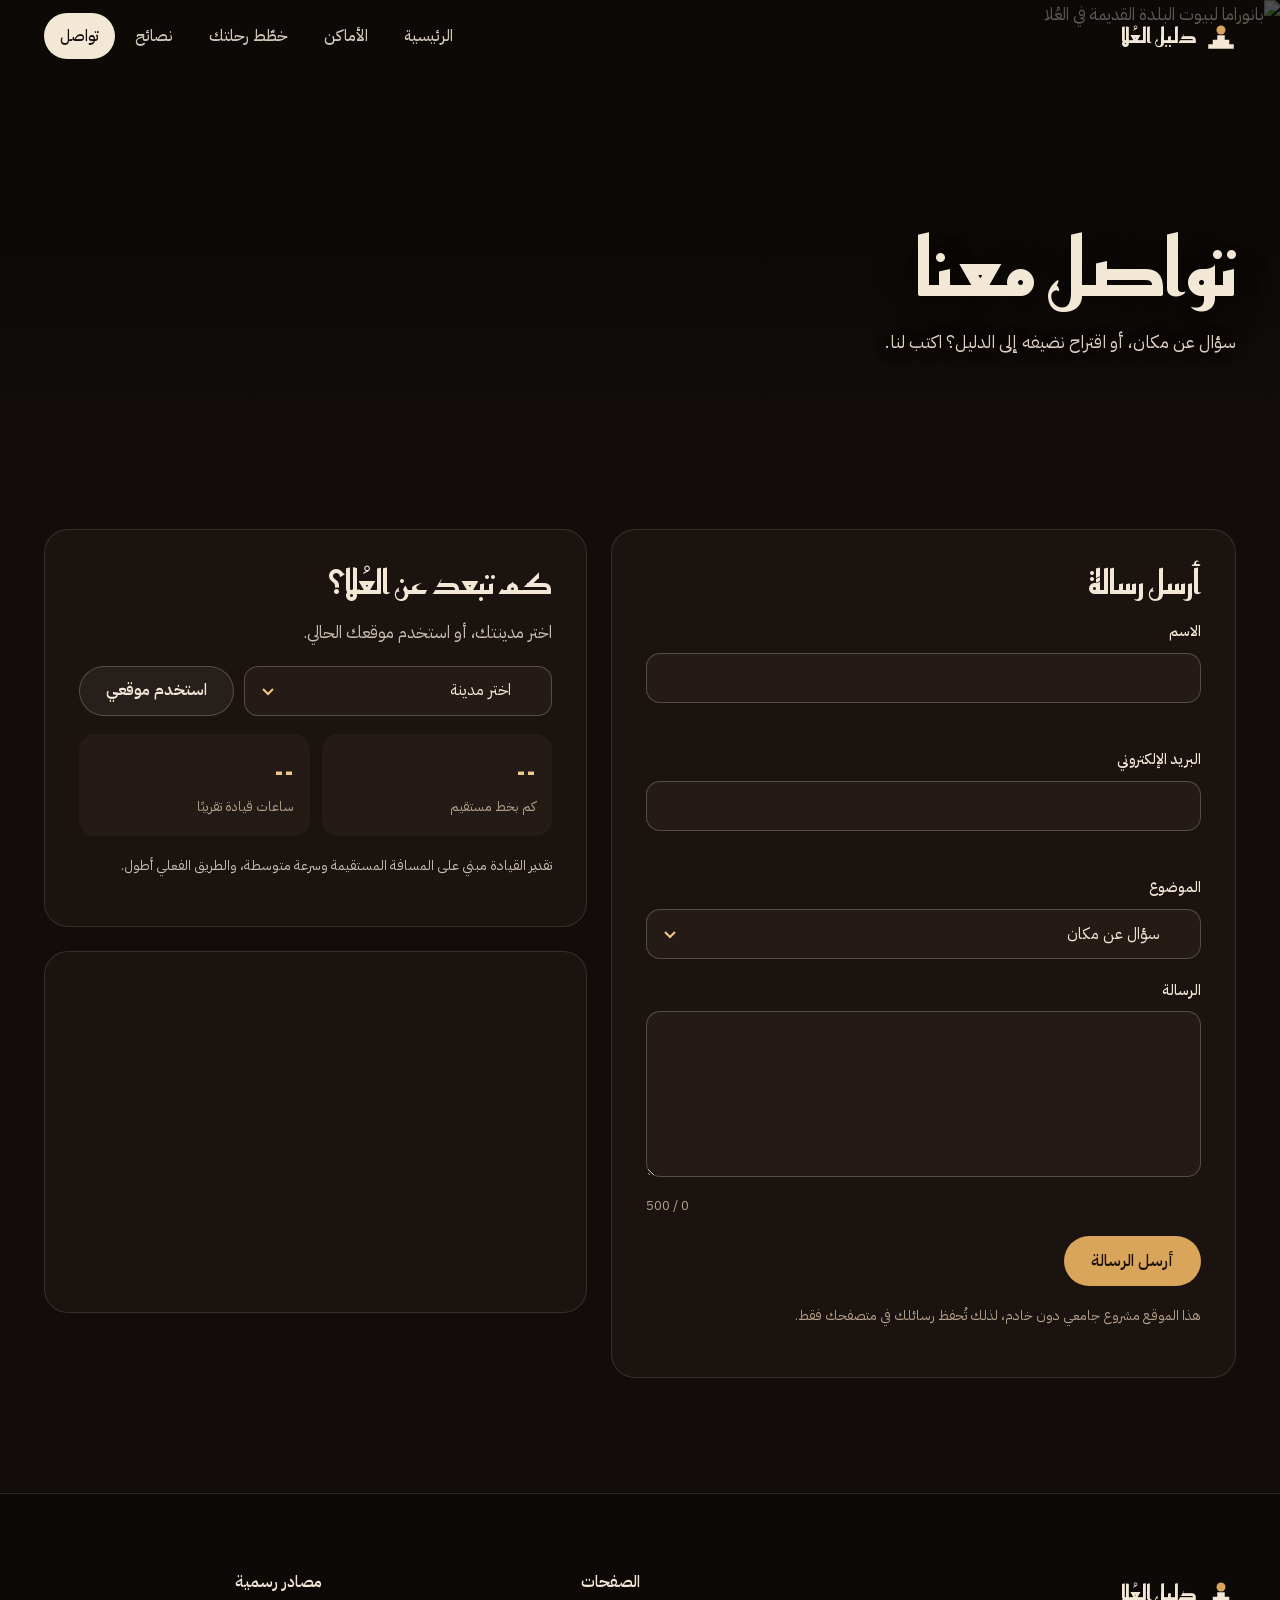
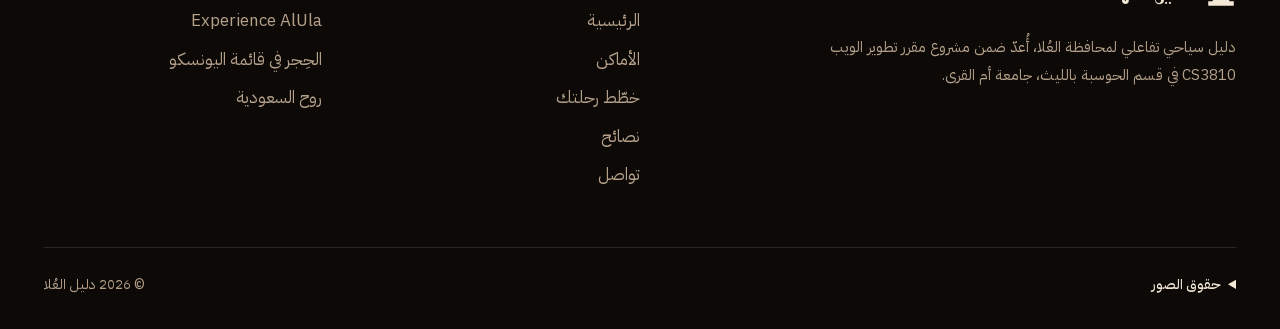
==== contact.html @ 6bb436f0 "AlUla guide website" ====
<!DOCTYPE html>
<html lang="ar" dir="rtl">
<head>
<meta charset="UTF-8">
<meta name="viewport" content="width=device-width, initial-scale=1">
<title>تواصل معنا | دليل العُلا</title>
<meta name="description" content="راسل فريق دليل العُلا واحسب المسافة من مدينتك.">
<meta name="theme-color" content="#120d0b">
<link rel="icon" href="media/favicon.svg" type="image/svg+xml">
<link rel="stylesheet" href="css/style.css">
</head>
<body class="page-contact" data-page="contact">
<a class="skip-link" href="#main">انتقل إلى المحتوى</a>
<header class="site-header" id="top">
  <div class="bar">
    <a class="brand" href="index.html">
      <svg class="brand-mark" viewBox="0 0 40 40" aria-hidden="true"><circle cx="20" cy="12" r="6"/><path d="M3 37v-6h6v-6h6v-6h10v6h6v6h6v6z"/></svg>
      <span class="brand-name">دليل العُلا</span>
    </a>
    <button class="nav-toggle" type="button" aria-expanded="false" aria-controls="site-nav">
      <span class="nav-toggle-lines" aria-hidden="true"><i></i><i></i></span>
      <span class="sr-only">القائمة</span>
    </button>
    <nav class="site-nav" id="site-nav" aria-label="التنقل الرئيسي">
      <ul>
        <li><a href="index.html">الرئيسية</a></li>
        <li><a href="places.html">الأماكن</a></li>
        <li><a href="planner.html">خطّط رحلتك</a></li>
        <li><a href="tips.html">نصائح</a></li>
        <li><a href="contact.html" aria-current="page">تواصل</a></li>
      </ul>
    </nav>
  </div>
</header>

<main id="main">
<section class="page-hero page-hero-short">
  <img class="page-hero-img" src="media/banner-contact.jpg" alt="بانوراما لبيوت البلدة القديمة في العُلا">
  <div class="wrap page-hero-text">
    <h1>تواصل معنا</h1>
    <p>سؤال عن مكان، أو اقتراح نضيفه إلى الدليل؟ اكتب لنا.</p>
  </div>
</section>

<section class="band band-ink" aria-labelledby="form-title">
  <div class="wrap contact-grid">
    <div class="panel form-panel">
      <h2 id="form-title">أرسل رسالة</h2>
      <form id="contact-form" novalidate>
        <div class="field">
          <label for="c-name">الاسم</label>
          <input id="c-name" name="name" type="text" autocomplete="name" aria-describedby="c-name-error">
          <p class="error" id="c-name-error" aria-live="polite"></p>
        </div>
        <div class="field">
          <label for="c-email">البريد الإلكتروني</label>
          <input id="c-email" name="email" type="email" autocomplete="email" dir="ltr" aria-describedby="c-email-error">
          <p class="error" id="c-email-error" aria-live="polite"></p>
        </div>
        <div class="field">
          <label for="c-topic">الموضوع</label>
          <select id="c-topic" name="topic">
            <option>سؤال عن مكان</option>
            <option>اقتراح مكان جديد</option>
            <option>ملاحظة على الموقع</option>
          </select>
        </div>
        <div class="field">
          <label for="c-message">الرسالة</label>
          <textarea id="c-message" name="message" rows="5" maxlength="500" aria-describedby="c-message-error c-count"></textarea>
          <div class="field-foot">
            <p class="error" id="c-message-error" aria-live="polite"></p>
            <span class="counter" id="c-count">0 / 500</span>
          </div>
        </div>
        <button type="submit" class="btn btn-gold">أرسل الرسالة</button>
        <p class="fine">هذا الموقع مشروع جامعي دون خادم، لذلك تُحفظ رسائلك في متصفحك فقط.</p>
      </form>
      <div class="sent" id="sent-box" hidden>
        <h3>رسائلك المحفوظة</h3>
        <ul class="sent-list" id="sent-list"></ul>
      </div>
    </div>

    <div class="side">
      <div class="panel distance-card">
        <h2>كم تبعد عن العُلا؟</h2>
        <p>اختر مدينتك، أو استخدم موقعك الحالي.</p>
        <div class="distance-controls">
          <label class="sr-only" for="city">مدينتك</label>
          <select id="city">
            <option value="">اختر مدينة</option>
            <option value="21.4858,39.1925">جدة</option>
            <option value="21.3891,39.8579">مكة المكرمة</option>
            <option value="24.4686,39.6142">المدينة المنورة</option>
            <option value="20.1497,40.2700">الليث</option>
            <option value="21.2703,40.4158">الطائف</option>
            <option value="24.7136,46.6753">الرياض</option>
            <option value="26.4207,50.0888">الدمام</option>
            <option value="28.3835,36.5662">تبوك</option>
            <option value="18.2164,42.5053">أبها</option>
          </select>
          <button type="button" class="btn btn-ghost" id="locate">استخدم موقعي</button>
        </div>
        <div class="distance-result" aria-live="polite">
          <div><b id="d-km">--</b><span>كم بخط مستقيم</span></div>
          <div><b id="d-drive">--</b><span>ساعات قيادة تقريبًا</span></div>
        </div>
        <p class="fine" id="d-note">تقدير القيادة مبني على المسافة المستقيمة وسرعة متوسطة، والطريق الفعلي أطول.</p>
      </div>
      <div class="panel map-embed">
        <iframe src="https://www.google.com/maps?q=AlUla%20Old%20Town&amp;z=12&amp;output=embed" title="خريطة البلدة القديمة في العُلا" loading="lazy" referrerpolicy="no-referrer-when-downgrade"></iframe>
      </div>
    </div>
  </div>
</section>

</main>
<footer class="site-footer">
  <div class="wrap footer-grid">
    <div class="footer-brand">
      <a class="brand" href="index.html">
        <svg class="brand-mark" viewBox="0 0 40 40" aria-hidden="true"><circle cx="20" cy="12" r="6"/><path d="M3 37v-6h6v-6h6v-6h10v6h6v6h6v6z"/></svg>
        <span class="brand-name">دليل العُلا</span>
      </a>
      <p>دليل سياحي تفاعلي لمحافظة العُلا، أُعدّ ضمن مشروع مقرر تطوير الويب <span dir="ltr">CS3810</span> في قسم الحوسبة بالليث، جامعة أم القرى.</p>
    </div>
    <nav class="footer-col" aria-label="صفحات الموقع">
      <h2>الصفحات</h2>
      <ul>
        <li><a href="index.html">الرئيسية</a></li>
        <li><a href="places.html">الأماكن</a></li>
        <li><a href="planner.html">خطّط رحلتك</a></li>
        <li><a href="tips.html">نصائح</a></li>
        <li><a href="contact.html">تواصل</a></li>
      </ul>
    </nav>
    <div class="footer-col">
      <h2>مصادر رسمية</h2>
      <ul>
        <li><a href="https://www.experiencealula.com" target="_blank" rel="noopener">Experience AlUla</a></li>
        <li><a href="https://whc.unesco.org/en/list/1293" target="_blank" rel="noopener">الحِجر في قائمة اليونسكو</a></li>
        <li><a href="https://www.visitsaudi.com" target="_blank" rel="noopener">روح السعودية</a></li>
      </ul>
    </div>
  </div>
  <div class="wrap footer-bottom">
    <details class="credits">
      <summary>حقوق الصور</summary>
      <p>جميع الصور من <a href="https://commons.wikimedia.org" target="_blank" rel="noopener">ويكيميديا كومنز</a> برخص حرة، مع حفظ حق كل مصوّر.</p>
      <ul>
        <li><a href="https://commons.wikimedia.org/wiki/File:Qasr_al-Farid%2C_Hegra_%28Madain_Salih%29%2C_1st_cent._CE%2C_Saudi_Arabia_%2824%29.jpg" target="_blank" rel="noopener">قصر الفريد في الحِجر</a></li>
        <li><a href="https://commons.wikimedia.org/wiki/File:Qasr_al-Bint%2C_Hegra_%28Madain_Salih%29%2C_Saudi_Arabia%2C_1st_cent._CE_%282%29.jpg" target="_blank" rel="noopener">قصر البنت في الحِجر</a></li>
        <li><a href="https://commons.wikimedia.org/wiki/File:Elephant_rock%2C_Al-%27Ula.jpg" target="_blank" rel="noopener">جبل الفيل</a></li>
        <li><a href="https://commons.wikimedia.org/wiki/File:Maraya_Concert_Hall_2024.png" target="_blank" rel="noopener">مرايا</a></li>
        <li><a href="https://commons.wikimedia.org/wiki/File:Al-Ula_Old_Town_2021.jpg" target="_blank" rel="noopener">البلدة القديمة</a></li>
        <li><a href="https://commons.wikimedia.org/wiki/File:Ancient_site_of_Dadan_at_al-Ula%2C_1st_millenium_BCE%2C_Saudi_Arabia_11.jpg" target="_blank" rel="noopener">دادان</a></li>
        <li><a href="https://commons.wikimedia.org/wiki/File:Jabal_Ikmah%2C_ancient_Arabian_rock_art_and_inscription_site%3B_1st_millenium_BCE%3B_al-Ula%2C_Saudi_Arabia_%2833%29.jpg" target="_blank" rel="noopener">جبل عكمة</a></li>
        <li><a href="https://commons.wikimedia.org/wiki/File:Landscape_at_al-Ula%2C_Saudi_Arabia_%285%29.jpg" target="_blank" rel="noopener">وادي العُلا</a></li>
        <li><a href="https://commons.wikimedia.org/wiki/File:Jabal_Ithlib_and_the_Siq%2C_Hegra_%28Madain_Salih%29%2C_Saudi_Arabia.jpg" target="_blank" rel="noopener">جبل إثلب في الحِجر</a></li>
        <li><a href="https://commons.wikimedia.org/wiki/File:Landscape_at_al-Ula%2C_Saudi_Arabia_%283%29.jpg" target="_blank" rel="noopener">طبيعة العُلا</a></li>
        <li><a href="https://commons.wikimedia.org/wiki/File:Landscape_at_al-Ula_behind_Jabal_Ikmah_where_a_large_group_of_early_Islamic_inscriptions_are_to_be_seeen.jpg" target="_blank" rel="noopener">وادٍ قرب جبل عكمة</a></li>
        <li><a href="https://commons.wikimedia.org/wiki/File:Al-Ula_Old_Town_2021_Wikivoyage_banner.jpg" target="_blank" rel="noopener">بانوراما البلدة القديمة</a></li>
      </ul>
    </details>
    <p class="copy">© 2026 دليل العُلا</p>
  </div>
</footer>

<script src="js/script.js"></script>
</body>
</html>
---- css/style.css ----
@font-face {
  font-family: "Reem Kufi";
  src: url("fonts/reem-kufi.woff") format("woff");
  font-weight: 400 700;
  font-display: swap;
}
@font-face {
  font-family: "IBM Plex Sans Arabic";
  src: url("fonts/plex-arabic-400.woff") format("woff");
  font-weight: 400;
  font-display: swap;
}
@font-face {
  font-family: "IBM Plex Sans Arabic";
  src: url("fonts/plex-arabic-500.woff") format("woff");
  font-weight: 500;
  font-display: swap;
}
@font-face {
  font-family: "IBM Plex Sans Arabic";
  src: url("fonts/plex-arabic-600.woff") format("woff");
  font-weight: 600;
  font-display: swap;
}
@font-face {
  font-family: "IBM Plex Sans Arabic";
  src: url("fonts/plex-arabic-700.woff") format("woff");
  font-weight: 700;
  font-display: swap;
}

:root {
  --ink: #120d0b;
  --ink-2: #1a1310;
  --ink-3: #241b16;
  --ink-4: #2e231c;
  --dune: #f3e7d6;
  --mute: #b5a08a;
  --gold: #d9a55b;
  --gold-2: #f0c987;
  --ember: #c4562e;
  --rust: #9a3414;
  --sand: #e8d5b7;
  --sand-2: #f4e6cf;
  --umber: #2a1d14;
  --umber-2: #5a4636;
  --line: rgba(243, 231, 214, 0.13);
  --line-strong: rgba(243, 231, 214, 0.24);
  --f-display: "Reem Kufi", "Noto Kufi Arabic", Tahoma, sans-serif;
  --f-body: "IBM Plex Sans Arabic", "Segoe UI", Tahoma, Arial, sans-serif;
  --gutter: clamp(18px, 4vw, 44px);
  --wrap: 1200px;
  --radius: 20px;
  --header-h: 72px;
  --steps: url("data:image/svg+xml,%3Csvg xmlns='http://www.w3.org/2000/svg' width='48' height='16'%3E%3Cpath d='M0 16V12H6V8H12V4H18V0H30V4H36V8H42V12H48V16Z'/%3E%3C/svg%3E");
  --grain: url("data:image/svg+xml,%3Csvg xmlns='http://www.w3.org/2000/svg' width='220' height='220'%3E%3Cfilter id='n'%3E%3CfeTurbulence type='fractalNoise' baseFrequency='.9' numOctaves='2' stitchTiles='stitch'/%3E%3CfeColorMatrix values='0 0 0 0 0 0 0 0 0 0 0 0 0 0 0 0 0 0 .5 0'/%3E%3C/filter%3E%3Crect width='100%25' height='100%25' filter='url(%23n)' opacity='.35'/%3E%3C/svg%3E");
}

*,
*::before,
*::after {
  box-sizing: border-box;
}

html {
  scroll-behavior: smooth;
  scroll-padding-top: calc(var(--header-h) + 16px);
  -webkit-text-size-adjust: 100%;
}

body {
  margin: 0;
  background: var(--ink);
  color: var(--dune);
  font: 400 17px/1.8 var(--f-body);
  overflow-x: clip;
  -webkit-font-smoothing: antialiased;
}

img,
svg,
video,
iframe {
  max-width: 100%;
}

img {
  display: block;
}

h1,
h2,
h3 {
  margin: 0 0 0.5em;
  text-wrap: balance;
}

h1,
h2 {
  font-family: var(--f-display);
  font-weight: 600;
  line-height: 1.12;
}

h2 {
  font-size: clamp(2rem, 3.6vw, 3rem);
}

h3 {
  font-size: 1.25rem;
  font-weight: 600;
  line-height: 1.35;
}

p {
  margin: 0 0 1em;
}

a {
  color: var(--gold-2);
  text-underline-offset: 4px;
  text-decoration-thickness: 1px;
}

a:hover {
  color: #fff3dd;
}

b,
strong {
  font-weight: 600;
}

button,
input,
select,
textarea {
  font: inherit;
}

:focus-visible {
  outline: 2px solid var(--gold-2);
  outline-offset: 3px;
}

::selection {
  background: var(--gold);
  color: var(--ink);
}

.wrap {
  width: min(100% - 2 * var(--gutter), var(--wrap));
  margin-inline: auto;
}

.sr-only {
  position: absolute;
  width: 1px;
  height: 1px;
  padding: 0;
  margin: -1px;
  overflow: hidden;
  clip: rect(0 0 0 0);
  white-space: nowrap;
  border: 0;
}

.skip-link {
  position: absolute;
  inset-inline-start: 16px;
  top: -60px;
  z-index: 200;
  padding: 10px 18px;
  border-radius: 999px;
  background: var(--gold);
  color: var(--ink);
  font-weight: 600;
  text-decoration: none;
  transition: top 0.2s;
}

.skip-link:focus {
  top: 12px;
}

.site-header {
  position: fixed;
  inset-inline: 0;
  top: 0;
  z-index: 60;
  border-bottom: 1px solid transparent;
  transition: background 0.35s, border-color 0.35s, backdrop-filter 0.35s;
}

.site-header.is-solid,
.site-header.is-open {
  background: rgba(18, 13, 11, 0.88);
  border-bottom-color: var(--line);
  -webkit-backdrop-filter: blur(16px) saturate(1.2);
  backdrop-filter: blur(16px) saturate(1.2);
}

.bar {
  display: flex;
  align-items: center;
  gap: 24px;
  height: var(--header-h);
  width: min(100% - 2 * var(--gutter), 1320px);
  margin-inline: auto;
}

.brand {
  display: inline-flex;
  align-items: center;
  gap: 10px;
  color: var(--dune);
  text-decoration: none;
  font-family: var(--f-display);
  font-size: 1.3rem;
  font-weight: 600;
  white-space: nowrap;
}

.brand:hover {
  color: var(--dune);
}

.brand-mark {
  width: 30px;
  height: 30px;
  fill: var(--dune);
  flex: none;
}

.brand-mark circle {
  fill: var(--gold);
}

.site-nav {
  margin-inline-start: auto;
}

.site-nav ul {
  display: flex;
  gap: 4px;
  margin: 0;
  padding: 0;
  list-style: none;
}

.site-nav a {
  display: block;
  padding: 9px 16px;
  border-radius: 999px;
  color: rgba(243, 231, 214, 0.86);
  font-size: 0.98rem;
  font-weight: 500;
  text-decoration: none;
  transition: background 0.2s, color 0.2s;
}

.site-nav a:hover {
  color: var(--dune);
  background: rgba(243, 231, 214, 0.1);
}

.site-nav a[aria-current="page"] {
  background: var(--dune);
  color: var(--ink);
}

.nav-toggle {
  display: none;
  margin-inline-start: auto;
  width: 46px;
  height: 46px;
  border: 1px solid var(--line-strong);
  border-radius: 50%;
  background: rgba(18, 13, 11, 0.35);
  color: var(--dune);
  cursor: pointer;
}

.nav-toggle-lines {
  display: grid;
  gap: 6px;
  width: 18px;
  margin: auto;
}

.nav-toggle-lines i {
  display: block;
  height: 2px;
  border-radius: 2px;
  background: currentColor;
  transition: transform 0.3s;
}

.nav-toggle[aria-expanded="true"] .nav-toggle-lines i:first-child {
  transform: translateY(4px) rotate(45deg);
}

.nav-toggle[aria-expanded="true"] .nav-toggle-lines i:last-child {
  transform: translateY(-4px) rotate(-45deg);
}

.btn {
  display: inline-flex;
  align-items: center;
  justify-content: center;
  gap: 10px;
  min-height: 50px;
  padding: 0 26px;
  border: 1px solid transparent;
  border-radius: 999px;
  font: 600 1rem/1.2 var(--f-body);
  text-decoration: none;
  cursor: pointer;
  transition: background 0.2s, color 0.2s, border-color 0.2s, transform 0.2s;
}

.btn:active {
  transform: translateY(1px);
}

.btn-gold {
  background: var(--gold);
  color: #1b120b;
}

.btn-gold:hover {
  background: var(--gold-2);
  color: #1b120b;
}

.btn-ghost {
  background: rgba(243, 231, 214, 0.06);
  border-color: var(--line-strong);
  color: var(--dune);
}

.btn-ghost:hover {
  border-color: var(--gold);
  color: var(--dune);
  background: rgba(217, 165, 91, 0.1);
}

.btn-ghost[aria-pressed="true"] {
  border-color: var(--gold);
  color: var(--gold-2);
}

.btn-sm {
  min-height: 42px;
  padding: 0 18px;
  font-size: 0.93rem;
}

.btn[disabled] {
  opacity: 0.5;
  cursor: not-allowed;
}

.tag {
  display: inline-block;
  padding: 3px 12px;
  border: 1px solid rgba(217, 165, 91, 0.4);
  border-radius: 999px;
  background: rgba(217, 165, 91, 0.14);
  color: var(--gold-2);
  font-size: 0.8rem;
  font-weight: 600;
  line-height: 1.7;
}

.band {
  position: relative;
  padding-block: clamp(72px, 9vw, 128px);
  background: var(--band, var(--ink));
}

.band-ink {
  --band: var(--ink);
}

.band-deep {
  --band: #0c0907;
}

.band-sand {
  --band: var(--sand);
  background: var(--grain), var(--band);
  color: var(--umber);
}

.band-ember {
  --band: #46200f;
  background: var(--grain), var(--band);
  color: var(--dune);
}

.steps-top::before {
  content: "";
  position: absolute;
  inset-inline: 0;
  top: -15px;
  height: 16px;
  background: var(--band);
  -webkit-mask: var(--steps) repeat-x left bottom / 48px 16px;
  mask: var(--steps) repeat-x left bottom / 48px 16px;
  pointer-events: none;
}

.band-sand h2,
.band-sand h3 {
  color: #1e140e;
}

.band-sand a {
  color: #8a3416;
}

.band-sand a:hover {
  color: #5c210c;
}

.band-sand .tag {
  background: rgba(154, 52, 20, 0.08);
  border-color: rgba(154, 52, 20, 0.3);
  color: #8a3416;
}

.band-sand .btn-ghost {
  background: transparent;
  border-color: rgba(42, 29, 20, 0.3);
  color: var(--umber);
}

.section-head {
  display: flex;
  align-items: end;
  justify-content: space-between;
  flex-wrap: wrap;
  gap: 12px 24px;
  margin-bottom: 36px;
}

.section-head h2 {
  margin: 0;
}

.section-lead {
  max-width: 60ch;
  font-size: 1.12rem;
  opacity: 0.85;
}

.link-more {
  font-weight: 600;
}

.fine {
  margin-top: 18px;
  font-size: 0.86rem;
  color: var(--mute);
}

.band-sand .fine {
  color: #6b5644;
}

.empty {
  margin: 8px 0 0;
  color: var(--mute);
}

.hero {
  position: relative;
  display: flex;
  align-items: flex-end;
  min-height: 100vh;
  min-height: 100svh;
  overflow: hidden;
  background: #0c0907;
  color: var(--dune);
}

.hero-media {
  position: absolute;
  inset: 0;
  will-change: transform;
}

.hero-img {
  position: absolute;
  inset: 0;
  width: 100%;
  height: 100%;
  object-fit: cover;
  object-position: 50% 55%;
  transform-origin: 55% 60%;
  filter: var(--img-filter, none);
  animation: drift 50s ease-in-out infinite alternate;
  transition: filter 1.8s ease;
}

@keyframes drift {
  from {
    transform: scale(1.04);
  }
  to {
    transform: scale(1.14) translate3d(-1.2%, -1%, 0);
  }
}

.hero-tint {
  position: absolute;
  inset: 0;
  opacity: 0;
  transition: opacity 1.8s ease;
}

.tint-dawn {
  background: linear-gradient(180deg, rgba(70, 64, 150, 0.7) 0%, rgba(196, 120, 150, 0.45) 45%, rgba(250, 180, 140, 0.2) 100%);
  mix-blend-mode: multiply;
}

.tint-sunset {
  background: linear-gradient(180deg, rgba(255, 112, 44, 0.55) 0%, rgba(255, 160, 80, 0.3) 50%, rgba(150, 44, 12, 0.3) 100%);
  mix-blend-mode: overlay;
}

.tint-night {
  background: linear-gradient(180deg, rgba(4, 7, 28, 0.9) 0%, rgba(10, 14, 42, 0.72) 48%, rgba(8, 6, 12, 0.88) 100%);
}

.hero-stars {
  position: absolute;
  inset: 0 0 auto;
  width: 100%;
  height: 62%;
  opacity: 0;
  transition: opacity 2s ease;
}

.hero-shade {
  position: absolute;
  inset: 0;
  background: linear-gradient(180deg, rgba(12, 9, 7, 0.7) 0%, rgba(12, 9, 7, 0) 20%, rgba(12, 9, 7, 0) 42%, rgba(12, 9, 7, 0.6) 72%, var(--ink) 100%);
}

.hero[data-phase="dawn"] {
  --img-filter: saturate(0.8) brightness(0.8) contrast(1.05);
}

.hero[data-phase="dawn"] .tint-dawn,
.hero[data-phase="sunset"] .tint-sunset,
.hero[data-phase="night"] .tint-night,
.hero[data-phase="night"] .hero-stars {
  opacity: 1;
}

.hero[data-phase="day"] {
  --img-filter: saturate(1.05) brightness(1.03);
}

.hero[data-phase="sunset"] {
  --img-filter: saturate(1.18) contrast(1.06);
}

.hero[data-phase="night"] {
  --img-filter: saturate(0.5) brightness(0.72) contrast(1.1);
}

.hero-layout {
  position: relative;
  z-index: 2;
  display: grid;
  grid-template-columns: minmax(0, 1.4fr) minmax(0, 400px);
  align-items: end;
  gap: 48px;
  padding-block: 140px clamp(56px, 8vw, 96px);
}

.hero-place {
  margin: 0 0 6px;
  color: var(--gold-2);
  font-size: 1.05rem;
  font-weight: 500;
}

.hero h1 {
  margin: 0 0 16px;
  font-size: clamp(5.4rem, 15vw, 12.5rem);
  font-weight: 700;
  line-height: 0.95;
  text-shadow: 0 14px 60px rgba(0, 0, 0, 0.5);
}

.hero-lead {
  max-width: 34ch;
  margin-bottom: 30px;
  color: rgba(243, 231, 214, 0.92);
  font-size: clamp(1.1rem, 1.6vw, 1.32rem);
  text-shadow: 0 2px 18px rgba(0, 0, 0, 0.45);
}

.hero-lead b {
  color: var(--gold-2);
}

.hero-actions {
  display: flex;
  flex-wrap: wrap;
  gap: 12px;
}

.hero .btn-ghost {
  background: rgba(18, 13, 11, 0.35);
  -webkit-backdrop-filter: blur(8px);
  backdrop-filter: blur(8px);
}

.sky-panel {
  padding: 22px 22px 18px;
  border: 1px solid rgba(243, 231, 214, 0.16);
  border-radius: 24px;
  background: rgba(16, 12, 10, 0.52);
  -webkit-backdrop-filter: blur(18px) saturate(1.2);
  backdrop-filter: blur(18px) saturate(1.2);
  box-shadow: 0 30px 80px rgba(0, 0, 0, 0.35);
}

.sky-head {
  display: flex;
  align-items: flex-start;
  justify-content: space-between;
  gap: 12px;
  padding-bottom: 14px;
  border-bottom: 1px solid var(--line);
}

.sky-label {
  display: block;
  color: var(--mute);
  font-size: 0.85rem;
}

.sky-time {
  display: block;
  font-family: var(--f-display);
  font-size: 2.3rem;
  font-weight: 600;
  line-height: 1.2;
}

.sky-phase {
  padding: 4px 14px;
  border: 1px solid rgba(240, 201, 135, 0.5);
  border-radius: 999px;
  color: var(--gold-2);
  font-size: 0.9rem;
  font-weight: 600;
}

.weather {
  display: grid;
  grid-template-columns: 1fr 1fr;
  gap: 12px 18px;
  margin: 14px 0 16px;
}

.weather dt {
  color: var(--mute);
  font-size: 0.8rem;
}

.weather dd {
  margin: 0;
  font-size: 1.02rem;
  font-weight: 500;
}

.phase-switch {
  display: flex;
  flex-wrap: wrap;
  gap: 6px;
}

.phase-switch button {
  flex: 1 1 auto;
  min-height: 40px;
  padding: 0 12px;
  border: 1px solid var(--line-strong);
  border-radius: 999px;
  background: transparent;
  color: var(--dune);
  font-size: 0.9rem;
  cursor: pointer;
  transition: background 0.2s, color 0.2s, border-color 0.2s;
}

.phase-switch button:hover {
  border-color: var(--gold);
}

.phase-switch button[aria-pressed="true"] {
  background: var(--gold);
  border-color: var(--gold);
  color: var(--ink);
  font-weight: 600;
}

.sky-note {
  margin: 12px 0 0;
  color: var(--mute);
  font-size: 0.8rem;
  line-height: 1.6;
}

.intro-grid {
  display: grid;
  grid-template-columns: minmax(0, 1fr) minmax(0, 1fr);
  gap: clamp(36px, 6vw, 96px);
  align-items: center;
}

.intro-text p {
  font-size: 1.12rem;
  color: #3b2a1f;
}

.intro-text i {
  color: #8a3416;
}

.facts {
  display: grid;
  grid-template-columns: 1fr 1fr;
  gap: 0;
  margin: 0;
  padding: 0;
  list-style: none;
}

.facts li {
  padding: 22px 0 20px;
  border-top: 1px solid rgba(42, 29, 20, 0.16);
}

.facts li:nth-child(odd) {
  padding-inline-end: 24px;
}

.facts strong {
  display: block;
  font-family: var(--f-display);
  font-size: clamp(2.6rem, 4.6vw, 3.8rem);
  font-weight: 700;
  line-height: 1.1;
  color: #9a3414;
  font-variant-numeric: tabular-nums;
}

.facts span {
  display: block;
  margin-top: 4px;
  color: var(--umber-2);
  font-size: 0.98rem;
  line-height: 1.5;
}

.timeline {
  position: relative;
  display: grid;
  grid-template-columns: repeat(5, minmax(0, 1fr));
  gap: 28px;
  margin: 52px 0 0;
  padding: 0;
  list-style: none;
}

.timeline::before {
  content: "";
  position: absolute;
  inset-inline: 0;
  top: 9px;
  height: 1px;
  background: linear-gradient(90deg, transparent, rgba(240, 201, 135, 0.55) 8%, rgba(240, 201, 135, 0.55) 92%, transparent);
}

.timeline li {
  position: relative;
  padding-top: 40px;
}

.timeline li::before {
  content: "";
  position: absolute;
  top: 3px;
  inset-inline-start: 0;
  width: 13px;
  height: 13px;
  border-radius: 50%;
  background: var(--gold);
  box-shadow: 0 0 0 6px rgba(217, 165, 91, 0.18);
}

.tl-when {
  display: block;
  margin-bottom: 6px;
  color: var(--gold-2);
  font-size: 0.95rem;
  font-weight: 600;
  line-height: 1.5;
}

.timeline h3 {
  margin-bottom: 8px;
  font-size: 1.22rem;
}

.timeline p {
  margin: 0;
  color: rgba(243, 231, 214, 0.78);
  font-size: 0.97rem;
  line-height: 1.75;
}

.feature-grid {
  display: grid;
  grid-template-columns: minmax(0, 1.25fr) minmax(0, 1fr);
  grid-template-rows: repeat(2, minmax(260px, 1fr));
  gap: 20px;
}

.feature {
  position: relative;
  display: block;
  min-height: 260px;
  overflow: hidden;
  border-radius: var(--radius);
  color: var(--dune);
  text-decoration: none;
  isolation: isolate;
  background: var(--ink-3);
}

.feature-lg {
  grid-row: span 2;
  min-height: 540px;
}

.feature img {
  position: absolute;
  inset: 0;
  z-index: -2;
  width: 100%;
  height: 100%;
  object-fit: cover;
  transition: transform 1.2s cubic-bezier(0.2, 0.7, 0.2, 1);
}

.feature::after {
  content: "";
  position: absolute;
  inset: 0;
  z-index: -1;
  background: linear-gradient(180deg, rgba(10, 7, 6, 0) 38%, rgba(10, 7, 6, 0.9) 100%);
}

.feature:hover {
  color: var(--dune);
}

.feature:hover img {
  transform: scale(1.05);
}

.feature-text {
  position: absolute;
  inset-inline: 0;
  bottom: 0;
  padding: clamp(20px, 3vw, 32px);
}

.feature h3 {
  margin: 10px 0 4px;
  font-family: var(--f-display);
  font-size: clamp(1.7rem, 2.8vw, 2.5rem);
}

.feature-lg h3 {
  font-size: clamp(2.2rem, 4vw, 3.4rem);
}

.feature p {
  max-width: 40ch;
  margin: 0;
  color: rgba(243, 231, 214, 0.85);
}

.film-grid {
  display: grid;
  grid-template-columns: minmax(0, 1.45fr) minmax(0, 1fr);
  gap: clamp(32px, 5vw, 64px);
  align-items: center;
}

.film-player {
  position: relative;
  aspect-ratio: 16 / 9;
  overflow: hidden;
  border-radius: var(--radius);
  background: #000;
  box-shadow: 0 40px 90px rgba(0, 0, 0, 0.5);
}

.film-player iframe {
  position: absolute;
  inset: 0;
  width: 100%;
  height: 100%;
  border: 0;
}

.film-facade {
  position: absolute;
  inset: 0;
  display: grid;
  place-items: center;
  width: 100%;
  padding: 0;
  border: 0;
  background: #000;
  color: var(--dune);
  cursor: pointer;
}

.film-facade img {
  position: absolute;
  inset: 0;
  width: 100%;
  height: 100%;
  object-fit: cover;
  opacity: 0.72;
  transition: opacity 0.4s, transform 1.2s cubic-bezier(0.2, 0.7, 0.2, 1);
}

.film-facade:hover img {
  opacity: 0.85;
  transform: scale(1.03);
}

.play-icon {
  position: relative;
  width: 88px;
  height: 88px;
  border-radius: 50%;
  background: var(--gold);
  box-shadow: 0 0 0 12px rgba(217, 165, 91, 0.22);
  transition: transform 0.3s;
}

.play-icon::after {
  content: "";
  position: absolute;
  inset: 0;
  margin: auto;
  width: 26px;
  height: 30px;
  transform: translateX(3px);
  background: var(--ink);
  clip-path: polygon(0 0, 100% 50%, 0 100%);
}

.film-facade:hover .play-icon {
  transform: scale(1.06);
}

.film-caption {
  position: absolute;
  inset-inline-start: 20px;
  bottom: 16px;
  font-weight: 600;
  text-shadow: 0 2px 12px rgba(0, 0, 0, 0.6);
}

.film-text p {
  color: rgba(243, 231, 214, 0.85);
}

.sound-card {
  margin-top: 28px;
  padding: 20px;
  border: 1px solid var(--line);
  border-radius: 18px;
  background: var(--ink-2);
}

.sound-card p {
  margin: 12px 0 0;
  color: var(--mute);
  font-size: 0.92rem;
}

.sound-btn {
  display: inline-flex;
  align-items: center;
  gap: 14px;
  min-height: 50px;
  padding: 0 22px 0 18px;
  border: 1px solid rgba(217, 165, 91, 0.5);
  border-radius: 999px;
  background: rgba(217, 165, 91, 0.1);
  color: var(--dune);
  font-weight: 600;
  cursor: pointer;
}

.sound-btn:hover {
  background: rgba(217, 165, 91, 0.18);
}

.eq {
  display: inline-flex;
  align-items: flex-end;
  gap: 3px;
  height: 20px;
}

.eq i {
  display: block;
  width: 3px;
  height: 6px;
  border-radius: 2px;
  background: var(--gold-2);
}

.sound-btn[aria-pressed="true"] .eq i {
  animation: eq 1.1s ease-in-out infinite;
}

.sound-btn[aria-pressed="true"] .eq i:nth-child(2) {
  animation-delay: -0.4s;
}

.sound-btn[aria-pressed="true"] .eq i:nth-child(3) {
  animation-delay: -0.8s;
}

.sound-btn[aria-pressed="true"] .eq i:nth-child(4) {
  animation-delay: -0.2s;
}

.sound-btn[aria-pressed="true"] .eq i:nth-child(5) {
  animation-delay: -0.6s;
}

@keyframes eq {
  0%,
  100% {
    height: 5px;
  }
  50% {
    height: 20px;
  }
}

.cta {
  position: relative;
  display: flex;
  align-items: center;
  min-height: 540px;
  overflow: hidden;
  color: var(--dune);
  isolation: isolate;
}

.cta-bg {
  position: absolute;
  inset: 0;
  z-index: -2;
  width: 100%;
  height: 100%;
  object-fit: cover;
}

.cta::after {
  content: "";
  position: absolute;
  inset: 0;
  z-index: -1;
  background: linear-gradient(270deg, rgba(12, 9, 7, 0.92) 0%, rgba(12, 9, 7, 0.55) 55%, rgba(12, 9, 7, 0.15) 100%), linear-gradient(0deg, var(--ink) 0%, rgba(12, 9, 7, 0) 30%);
}

.cta-inner {
  padding-block: 96px;
}

.cta-inner h2 {
  font-size: clamp(2.4rem, 4.6vw, 3.8rem);
}

.cta-inner p {
  max-width: 44ch;
  margin-bottom: 28px;
  color: rgba(243, 231, 214, 0.88);
  font-size: 1.12rem;
}

.site-footer {
  padding: 80px 0 32px;
  border-top: 1px solid var(--line);
  background: #0c0907;
  color: var(--mute);
}

.footer-grid {
  display: grid;
  grid-template-columns: minmax(0, 2fr) minmax(0, 1fr) minmax(0, 1fr);
  gap: 40px;
}

.footer-brand p {
  max-width: 46ch;
  margin-top: 16px;
  font-size: 0.95rem;
}

.footer-col h2 {
  margin-bottom: 14px;
  color: var(--dune);
  font-family: var(--f-body);
  font-size: 1rem;
  font-weight: 600;
}

.footer-col ul {
  display: grid;
  gap: 8px;
  margin: 0;
  padding: 0;
  list-style: none;
}

.footer-col a {
  color: var(--mute);
  text-decoration: none;
}

.footer-col a:hover {
  color: var(--gold-2);
}

.footer-bottom {
  display: flex;
  align-items: flex-start;
  justify-content: space-between;
  flex-wrap: wrap;
  gap: 16px;
  margin-top: 56px;
  padding-top: 24px;
  border-top: 1px solid var(--line);
  font-size: 0.88rem;
}

.credits {
  flex: 1 1 520px;
}

.credits summary {
  cursor: pointer;
  color: var(--dune);
  font-weight: 500;
}

.credits ul {
  display: grid;
  gap: 4px;
  margin: 12px 0 0;
  padding-inline-start: 18px;
}

.credits a {
  color: var(--gold-2);
}

.copy {
  margin: 0;
}

.page-hero {
  position: relative;
  display: flex;
  align-items: flex-end;
  min-height: clamp(400px, 60vh, 580px);
  overflow: hidden;
  background: #0c0907;
  color: var(--dune);
  isolation: isolate;
}

.page-hero-short {
  min-height: clamp(340px, 46vh, 460px);
}

.page-hero-img {
  position: absolute;
  inset: 0;
  z-index: -2;
  width: 100%;
  height: 100%;
  object-fit: cover;
}

.page-hero::after {
  content: "";
  position: absolute;
  inset: 0;
  z-index: -1;
  background: linear-gradient(180deg, rgba(12, 9, 7, 0.72) 0%, rgba(12, 9, 7, 0.1) 30%, rgba(12, 9, 7, 0.35) 62%, var(--ink) 100%);
}

.page-hero-text {
  padding-block: 150px 56px;
}

.page-hero h1 {
  margin-bottom: 12px;
  font-size: clamp(2.9rem, 6.4vw, 5rem);
  font-weight: 700;
  text-shadow: 0 10px 40px rgba(0, 0, 0, 0.45);
}

.page-hero p {
  max-width: 58ch;
  margin: 0;
  color: rgba(243, 231, 214, 0.9);
  font-size: 1.12rem;
  text-shadow: 0 2px 14px rgba(0, 0, 0, 0.5);
}

.toolbar {
  display: flex;
  align-items: center;
  justify-content: space-between;
  flex-wrap: wrap;
  gap: 14px;
  margin-bottom: 26px;
}

.chips,
.presets {
  display: flex;
  flex-wrap: wrap;
  gap: 8px;
}

.chip {
  min-height: 42px;
  padding: 0 18px;
  border: 1px solid var(--line-strong);
  border-radius: 999px;
  background: transparent;
  color: var(--dune);
  font-size: 0.95rem;
  font-weight: 500;
  cursor: pointer;
  transition: background 0.2s, color 0.2s, border-color 0.2s;
}

.chip:hover {
  border-color: var(--gold);
}

.chip[aria-pressed="true"] {
  background: var(--dune);
  border-color: var(--dune);
  color: var(--ink);
}

.search input {
  width: min(340px, 100%);
  min-height: 46px;
  padding-inline: 46px 18px;
  border: 1px solid var(--line-strong);
  border-radius: 999px;
  background: rgba(243, 231, 214, 0.05) url("data:image/svg+xml,%3Csvg xmlns='http://www.w3.org/2000/svg' width='20' height='20' fill='none' stroke='%23b5a08a' stroke-width='2'%3E%3Ccircle cx='8.5' cy='8.5' r='6'/%3E%3Cpath d='m13 13 5 5'/%3E%3C/svg%3E") no-repeat right 16px center;
  color: var(--dune);
  font-size: 16px;
}

.search input::placeholder {
  color: var(--mute);
}

.search input:focus {
  border-color: var(--gold);
  outline: none;
  box-shadow: 0 0 0 3px rgba(217, 165, 91, 0.2);
}

.explorer {
  display: grid;
  grid-template-columns: minmax(0, 1fr) minmax(0, 1fr);
  gap: 24px;
  align-items: start;
}

.map-card {
  margin: 0;
  padding: 10px;
  border: 1px solid var(--line);
  border-radius: 24px;
  background: #0d0a08;
}

.map-card svg {
  direction: ltr;
  display: block;
  width: 100%;
  height: auto;
  border-radius: 16px;
}

.map-card figcaption {
  padding: 10px 8px 2px;
  color: var(--mute);
  font-size: 0.85rem;
}

.pin {
  cursor: pointer;
  outline: none;
  transition: opacity 0.3s;
}

.pin-dot {
  fill: var(--gold);
  stroke: #0d0a08;
  stroke-width: 3;
  transition: fill 0.2s;
}

.pin-ring {
  fill: none;
  stroke: var(--gold-2);
  stroke-width: 2;
  opacity: 0;
  transform-box: fill-box;
  transform-origin: center;
}

.pin-label {
  fill: var(--dune);
  font-family: var(--f-body);
  font-size: 15px;
  font-weight: 600;
  paint-order: stroke;
  stroke: #0d0a08;
  stroke-width: 5px;
  stroke-linejoin: round;
}

.pin:hover .pin-dot,
.pin.is-active .pin-dot {
  fill: #fff1d6;
}

.pin.is-active .pin-ring {
  opacity: 1;
  animation: ring 2.2s ease-out infinite;
}

.pin:focus-visible .pin-ring {
  opacity: 1;
}

.pin.is-dim {
  opacity: 0.22;
}

@keyframes ring {
  from {
    transform: scale(0.6);
    opacity: 1;
  }
  to {
    transform: scale(1.6);
    opacity: 0;
  }
}

.detail {
  display: flex;
  flex-direction: column;
  overflow: hidden;
  border: 1px solid var(--line);
  border-radius: 24px;
  background: var(--ink-2);
  transition: opacity 0.25s, transform 0.25s;
}

.detail.is-swapping {
  opacity: 0;
  transform: translateY(8px);
}

.detail-img {
  width: 100%;
  aspect-ratio: 16 / 10;
  object-fit: cover;
  background: var(--ink-3);
}

.detail-body {
  padding: 24px clamp(20px, 3vw, 30px) 28px;
}

.detail-body h2 {
  margin: 12px 0 10px;
  font-size: clamp(2rem, 3.2vw, 2.6rem);
}

.detail-body > p {
  color: rgba(243, 231, 214, 0.86);
}

.facts-list {
  display: grid;
  grid-template-columns: 1fr 1fr;
  gap: 10px;
  margin: 18px 0;
  padding: 0;
  list-style: none;
}

.facts-list li {
  padding: 12px 14px;
  border: 1px solid var(--line);
  border-radius: 14px;
  background: var(--ink-3);
}

.facts-list span {
  display: block;
  color: var(--mute);
  font-size: 0.8rem;
}

.facts-list b {
  font-size: 1.02rem;
}

.note {
  padding-inline-start: 14px;
  border-inline-start: 2px solid var(--gold);
  color: var(--gold-2);
  font-size: 0.94rem;
}

.detail-actions {
  display: flex;
  flex-wrap: wrap;
  gap: 10px;
  margin-top: 8px;
}

.count {
  margin: 0;
  color: var(--umber-2);
  font-weight: 500;
}

.place-grid {
  display: grid;
  grid-template-columns: repeat(auto-fill, minmax(min(100%, 260px), 1fr));
  gap: 22px;
  margin: 0;
  padding: 0;
  list-style: none;
}

.place-open {
  display: flex;
  flex-direction: column;
  width: 100%;
  height: 100%;
  padding: 0;
  overflow: hidden;
  border: 1px solid rgba(42, 29, 20, 0.12);
  border-radius: 18px;
  background: var(--sand-2);
  color: var(--umber);
  text-align: start;
  cursor: pointer;
  transition: transform 0.25s, box-shadow 0.25s;
}

.place-open:hover {
  transform: translateY(-4px);
  box-shadow: 0 22px 44px rgba(42, 29, 20, 0.18);
}

.place-open img {
  width: 100%;
  aspect-ratio: 4 / 3;
  object-fit: cover;
  background: #d4bd98;
}

.place-info {
  display: flex;
  flex: 1;
  flex-direction: column;
  align-items: flex-start;
  gap: 6px;
  padding: 16px 18px 18px;
}

.place-name {
  font-family: var(--f-display);
  font-size: 1.5rem;
  font-weight: 600;
  line-height: 1.3;
  color: #1e140e;
}

.place-short {
  color: var(--umber-2);
  font-size: 0.95rem;
  line-height: 1.6;
}

.place-meta {
  display: flex;
  flex-wrap: wrap;
  gap: 4px 0;
  margin-top: auto;
  padding-top: 8px;
  color: #8a3416;
  font-size: 0.86rem;
  font-weight: 600;
}

.place-meta span + span {
  margin-inline-start: 12px;
  padding-inline-start: 12px;
  border-inline-start: 1px solid rgba(138, 52, 22, 0.3);
}

.place-card[hidden] {
  display: none;
}

.field {
  margin-bottom: 18px;
}

.field > span,
.field > label {
  display: block;
  margin-bottom: 8px;
  color: var(--mute);
  font-size: 0.92rem;
  font-weight: 500;
}

input[type="text"],
input[type="email"],
input[type="search"],
select,
textarea {
  width: 100%;
  min-height: 50px;
  padding: 0 16px;
  border: 1px solid var(--line-strong);
  border-radius: 14px;
  background: var(--ink-3);
  color: var(--dune);
  font-size: 16px;
  transition: border-color 0.2s, box-shadow 0.2s;
}

select {
  -webkit-appearance: none;
  appearance: none;
  padding-inline-start: 40px;
  background: var(--ink-3) url("data:image/svg+xml,%3Csvg xmlns='http://www.w3.org/2000/svg' width='14' height='14' fill='none' stroke='%23f0c987' stroke-width='2'%3E%3Cpath d='m2 5 5 5 5-5'/%3E%3C/svg%3E") no-repeat left 16px center;
}

textarea {
  min-height: 150px;
  padding: 14px 16px;
  line-height: 1.7;
  resize: vertical;
}

input:focus,
select:focus,
textarea:focus {
  border-color: var(--gold);
  outline: none;
  box-shadow: 0 0 0 3px rgba(217, 165, 91, 0.2);
}

.field.is-invalid input,
.field.is-invalid textarea {
  border-color: #e07a55;
}

.error {
  min-height: 1.4em;
  margin: 6px 0 0;
  color: #f4a283;
  font-size: 0.88rem;
}

.field-foot {
  display: flex;
  justify-content: space-between;
  gap: 12px;
}

.counter {
  flex: none;
  margin-top: 6px;
  color: var(--mute);
  font-size: 0.85rem;
  font-variant-numeric: tabular-nums;
}

.planner-top {
  display: grid;
  grid-template-columns: minmax(0, 1.1fr) auto minmax(0, 1.4fr);
  align-items: end;
  gap: 20px;
  margin-bottom: 28px;
}

.trip-name {
  margin: 0;
}

.stepper {
  display: flex;
  align-items: center;
  gap: 10px;
  height: 50px;
  padding: 4px;
  border: 1px solid var(--line-strong);
  border-radius: 999px;
  background: var(--ink-3);
}

.stepper button {
  width: 40px;
  height: 40px;
  border: 0;
  border-radius: 50%;
  background: var(--ink-4);
  color: var(--gold-2);
  font-size: 1.3rem;
  line-height: 1;
  cursor: pointer;
}

.stepper button:hover {
  background: #3a2c23;
}

.stepper output {
  min-width: 1.4ch;
  font-family: var(--f-display);
  font-size: 1.5rem;
  text-align: center;
}

.stepper span {
  color: var(--mute);
  font-size: 0.92rem;
}

.summary {
  display: grid;
  grid-template-columns: repeat(3, minmax(0, 1fr));
  gap: 10px;
  margin: 0;
}

.summary div {
  padding: 8px 14px;
  border: 1px solid var(--line);
  border-radius: 14px;
  background: var(--ink-2);
}

.summary dt {
  color: var(--mute);
  font-size: 0.78rem;
  white-space: nowrap;
}

.summary dd {
  margin: 0;
  color: var(--gold-2);
  font-family: var(--f-display);
  font-size: 1.45rem;
  line-height: 1.4;
  white-space: nowrap;
}

.planner {
  display: grid;
  grid-template-columns: 310px minmax(0, 1fr);
  align-items: start;
  gap: 22px;
}

.pool {
  position: sticky;
  top: calc(var(--header-h) + 16px);
  padding: 20px;
  border: 1px solid var(--line);
  border-radius: 22px;
  background: var(--ink-2);
}

.pool h3 {
  margin-bottom: 6px;
  font-family: var(--f-display);
  font-size: 1.3rem;
}

.hint {
  color: var(--mute);
  font-size: 0.88rem;
  line-height: 1.6;
}

.hint b {
  color: var(--gold-2);
}

.pool-list {
  display: grid;
  gap: 8px;
  margin: 12px 0 24px;
  padding: 0;
  list-style: none;
}

.pool-item,
.trip-item {
  display: flex;
  align-items: center;
  gap: 10px;
  padding: 8px 10px;
  border: 1px solid rgba(243, 231, 214, 0.08);
  border-radius: 14px;
  background: var(--ink-3);
  cursor: grab;
  user-select: none;
  transition: opacity 0.2s, border-color 0.2s, background 0.2s;
}

.pool-item:hover,
.trip-item:hover {
  border-color: rgba(217, 165, 91, 0.4);
}

.pool-item.in-trip {
  opacity: 0.45;
}

.pool-item img {
  flex: none;
  width: 42px;
  height: 42px;
  border-radius: 10px;
  object-fit: cover;
}

.item-text {
  display: flex;
  flex-direction: column;
  min-width: 0;
  line-height: 1.4;
}

.item-name {
  font-weight: 600;
  white-space: nowrap;
  overflow: hidden;
  text-overflow: ellipsis;
}

.item-meta {
  color: var(--mute);
  font-size: 0.8rem;
}

.icon-btn {
  flex: none;
  display: grid;
  place-items: center;
  width: 36px;
  height: 36px;
  margin-inline-start: auto;
  border: 1px solid rgba(217, 165, 91, 0.45);
  border-radius: 50%;
  background: transparent;
  color: var(--gold-2);
  font-size: 1.2rem;
  line-height: 1;
  cursor: pointer;
}

.icon-btn:hover {
  background: rgba(217, 165, 91, 0.15);
}

.board {
  display: grid;
  grid-template-columns: repeat(auto-fit, minmax(min(100%, 240px), 1fr));
  gap: 16px;
}

.day {
  display: flex;
  flex-direction: column;
  min-height: 300px;
  padding: 16px;
  border: 1px solid var(--line);
  border-radius: 22px;
  background: var(--ink-2);
  transition: border-color 0.2s, background 0.2s;
}

.day.is-active {
  border-color: rgba(217, 165, 91, 0.65);
  box-shadow: inset 0 0 0 1px rgba(217, 165, 91, 0.2);
}

.day.is-over {
  border-style: dashed;
  border-color: var(--gold);
  background: #221813;
}

.day-head {
  display: flex;
  align-items: center;
  justify-content: space-between;
  gap: 8px;
  margin-bottom: 12px;
}

.day-title {
  padding: 4px 0;
  border: 0;
  background: none;
  color: var(--dune);
  font-family: var(--f-display);
  font-size: 1.25rem;
  font-weight: 600;
  cursor: pointer;
}

.day.is-active .day-title {
  color: var(--gold-2);
}

.day-stats {
  display: flex;
  gap: 10px;
  color: var(--mute);
  font-size: 0.82rem;
  white-space: nowrap;
}

.day-list {
  display: grid;
  align-content: start;
  gap: 8px;
  min-height: 140px;
  margin: 0;
  padding: 0;
  list-style: none;
  flex: 1;
}

.trip-item {
  background: var(--ink-4);
}

.order {
  flex: none;
  width: 1.6em;
  color: var(--gold-2);
  font-family: var(--f-display);
  font-size: 1.1rem;
  text-align: center;
}

.trip-item .icon-btn {
  width: 32px;
  height: 32px;
  border-color: var(--line-strong);
  color: var(--mute);
  font-size: 1.1rem;
}

.day-empty {
  margin: 0;
  padding: 26px 12px;
  border: 1px dashed var(--line-strong);
  border-radius: 14px;
  color: var(--mute);
  font-size: 0.9rem;
  text-align: center;
}

.warn {
  margin: 12px 0 0;
  color: #f3b27a;
  font-size: 0.86rem;
  line-height: 1.6;
}

.dragging {
  opacity: 0.35;
}

.planner-actions {
  display: flex;
  flex-wrap: wrap;
  gap: 12px;
  margin: 28px 0 56px;
}

.saved h3 {
  font-family: var(--f-display);
  font-size: 1.6rem;
}

.saved-list {
  display: grid;
  grid-template-columns: repeat(auto-fill, minmax(min(100%, 280px), 1fr));
  gap: 14px;
  margin: 16px 0 0;
  padding: 0;
  list-style: none;
}

.saved-item {
  display: flex;
  flex-direction: column;
  gap: 4px;
  padding: 18px;
  border: 1px solid var(--line);
  border-radius: 18px;
  background: var(--ink-2);
}

.saved-item b {
  font-size: 1.08rem;
}

.saved-item span {
  color: var(--mute);
  font-size: 0.86rem;
}

.saved-item .row {
  display: flex;
  gap: 8px;
  margin-top: 10px;
}

.climate-grid {
  display: grid;
  grid-template-columns: minmax(0, 0.85fr) minmax(0, 1.15fr);
  align-items: start;
  gap: clamp(32px, 5vw, 72px);
}

.climate-text p {
  color: #3b2a1f;
  font-size: 1.08rem;
}

.table-wrap {
  overflow-x: auto;
  border-radius: 18px;
  box-shadow: 0 24px 60px rgba(42, 29, 20, 0.14);
}

.climate {
  width: 100%;
  border-collapse: collapse;
  background: var(--sand-2);
  font-size: 0.98rem;
}

.climate caption {
  caption-side: bottom;
  padding: 12px 16px;
  background: var(--sand-2);
  color: #6b5644;
  font-size: 0.84rem;
  text-align: start;
}

.climate th,
.climate td {
  padding: 10px 16px;
  border-bottom: 1px solid rgba(42, 29, 20, 0.09);
  text-align: start;
  white-space: nowrap;
}

.climate thead th {
  background: var(--umber);
  color: var(--dune);
  font-size: 0.9rem;
  font-weight: 600;
}

.climate tbody th {
  font-weight: 600;
}

.climate td {
  font-variant-numeric: tabular-nums;
}

.climate tbody tr:hover {
  background: rgba(217, 165, 91, 0.12);
}

.climate tr.is-current {
  background: rgba(196, 86, 46, 0.16);
}

.climate tr.is-current th::after {
  content: "الشهر الحالي";
  margin-inline-start: 8px;
  padding: 1px 9px;
  border-radius: 999px;
  background: #9a3414;
  color: #fff;
  font-size: 0.72rem;
  font-weight: 600;
}

.temp-bar {
  display: inline-block;
  width: calc(var(--v) * 2px);
  height: 8px;
  margin-inline-end: 10px;
  border-radius: 4px;
  background: linear-gradient(to left, #e7b06a, #b8441f);
  vertical-align: middle;
}

.rate {
  display: inline-block;
  padding: 2px 10px;
  border-radius: 999px;
  font-size: 0.82rem;
  font-weight: 600;
}

.rate.good {
  background: rgba(86, 116, 62, 0.16);
  color: #3f5a2c;
}

.rate.ok {
  background: rgba(217, 165, 91, 0.3);
  color: #6d430e;
}

.rate.hot {
  background: rgba(184, 68, 31, 0.14);
  color: #8f3013;
}

.advice-grid {
  display: grid;
  grid-template-columns: minmax(0, 1.1fr) minmax(0, 1fr);
  gap: clamp(36px, 6vw, 88px);
}

.acc-item {
  border-bottom: 1px solid var(--line);
}

.acc-item h3 {
  margin: 0;
}

.acc-btn {
  display: flex;
  align-items: center;
  justify-content: space-between;
  gap: 16px;
  width: 100%;
  padding: 20px 0;
  border: 0;
  background: none;
  color: var(--dune);
  font-size: 1.15rem;
  font-weight: 600;
  text-align: start;
  cursor: pointer;
}

.acc-btn::after {
  content: "";
  flex: none;
  width: 10px;
  height: 10px;
  margin-top: -4px;
  border-right: 2px solid var(--gold);
  border-bottom: 2px solid var(--gold);
  transform: rotate(45deg);
  transition: transform 0.25s, margin 0.25s;
}

.acc-btn[aria-expanded="true"] {
  color: var(--gold-2);
}

.acc-btn[aria-expanded="true"]::after {
  margin-top: 4px;
  transform: rotate(-135deg);
}

.acc-panel p {
  max-width: 60ch;
  margin: 0 0 22px;
  color: rgba(243, 231, 214, 0.82);
}

.steps {
  display: grid;
  gap: 14px;
  margin: 24px 0 0;
  padding: 0;
  list-style: none;
  counter-reset: step;
}

.steps li {
  position: relative;
  min-height: 36px;
  padding-inline-start: 52px;
  padding-top: 3px;
  counter-increment: step;
  color: rgba(243, 231, 214, 0.88);
}

.steps li::before {
  content: counter(step);
  position: absolute;
  inset-inline-start: 0;
  top: 0;
  display: grid;
  place-items: center;
  width: 36px;
  height: 36px;
  border: 1px solid rgba(217, 165, 91, 0.55);
  border-radius: 50%;
  color: var(--gold-2);
  font-family: var(--f-display);
  font-size: 1.05rem;
}

.fact-card {
  margin-top: 40px;
  padding: 24px;
  border: 1px solid var(--line);
  border-radius: 20px;
  background: var(--ink-2);
}

.fact-card h3 {
  color: var(--gold-2);
  font-family: var(--f-display);
  font-size: 1.35rem;
}

.fact-card p {
  min-height: 3.6em;
  transition: opacity 0.3s;
}

.fact-card p.is-fading {
  opacity: 0;
}

.pack-grid {
  display: grid;
  grid-template-columns: minmax(0, 0.9fr) minmax(0, 1.1fr);
  align-items: start;
  gap: clamp(32px, 5vw, 72px);
}

.pack-grid > div p {
  color: rgba(243, 231, 214, 0.85);
}

.progress {
  height: 10px;
  margin-top: 28px;
  overflow: hidden;
  border-radius: 999px;
  background: rgba(243, 231, 214, 0.14);
}

.progress span {
  display: block;
  width: 0;
  height: 100%;
  border-radius: inherit;
  background: linear-gradient(to left, var(--gold-2), var(--gold));
  transition: width 0.4s ease;
}

.pack-text {
  margin: 10px 0 18px;
  font-family: var(--f-display);
  font-size: 1.3rem;
}

.checklist {
  display: grid;
  grid-template-columns: repeat(2, minmax(0, 1fr));
  gap: 10px;
  margin: 0;
  padding: 0;
  list-style: none;
}

.checklist label {
  display: flex;
  align-items: center;
  gap: 12px;
  min-height: 56px;
  padding: 10px 16px;
  border: 1px solid rgba(243, 231, 214, 0.16);
  border-radius: 14px;
  background: rgba(18, 13, 11, 0.28);
  cursor: pointer;
  transition: border-color 0.2s, background 0.2s;
}

.checklist label:hover {
  border-color: rgba(240, 201, 135, 0.5);
}

.checklist input {
  flex: none;
  -webkit-appearance: none;
  appearance: none;
  display: grid;
  place-items: center;
  width: 24px;
  height: 24px;
  margin: 0;
  border: 2px solid var(--gold);
  border-radius: 7px;
  cursor: pointer;
}

.checklist input::after {
  content: "";
  width: 6px;
  height: 11px;
  margin-top: -3px;
  border-right: 2.5px solid var(--ink);
  border-bottom: 2.5px solid var(--ink);
  transform: rotate(45deg) scale(0);
  transition: transform 0.15s;
}

.checklist input:checked {
  background: var(--gold);
}

.checklist input:checked::after {
  transform: rotate(45deg) scale(1);
}

.checklist input:checked + span {
  color: rgba(243, 231, 214, 0.6);
  text-decoration: line-through;
  text-decoration-color: rgba(240, 201, 135, 0.6);
}

.contact-grid {
  display: grid;
  grid-template-columns: minmax(0, 1.15fr) minmax(0, 1fr);
  align-items: start;
  gap: 24px;
}

.panel {
  padding: clamp(22px, 3vw, 34px);
  border: 1px solid var(--line);
  border-radius: 24px;
  background: var(--ink-2);
}

.panel h2 {
  font-size: clamp(1.7rem, 2.6vw, 2.2rem);
}

.panel > p {
  color: rgba(243, 231, 214, 0.8);
}

.form-panel .field > label {
  color: var(--dune);
}

.sent {
  margin-top: 32px;
  padding-top: 24px;
  border-top: 1px solid var(--line);
}

.sent h3 {
  font-family: var(--f-display);
  font-size: 1.3rem;
}

.sent-list {
  display: grid;
  gap: 10px;
  margin: 0;
  padding: 0;
  list-style: none;
}

.sent-list li {
  padding: 14px 16px;
  border: 1px solid var(--line);
  border-radius: 14px;
  background: var(--ink-3);
}

.sent-list .row {
  display: flex;
  align-items: center;
  justify-content: space-between;
  gap: 10px;
  color: var(--mute);
  font-size: 0.84rem;
}

.sent-list p {
  margin: 6px 0 0;
  font-size: 0.95rem;
  overflow-wrap: anywhere;
}

.side {
  display: grid;
  gap: 24px;
}

.distance-controls {
  display: flex;
  flex-wrap: wrap;
  gap: 10px;
}

.distance-controls select {
  flex: 1 1 180px;
  width: auto;
}

.distance-result {
  display: grid;
  grid-template-columns: 1fr 1fr;
  gap: 12px;
  margin: 18px 0 0;
}

.distance-result div {
  padding: 14px 16px;
  border-radius: 16px;
  background: var(--ink-3);
}

.distance-result b {
  display: block;
  color: var(--gold-2);
  font-family: var(--f-display);
  font-size: 2.1rem;
  font-weight: 600;
  line-height: 1.3;
  font-variant-numeric: tabular-nums;
}

.distance-result span {
  color: var(--mute);
  font-size: 0.85rem;
}

.map-embed {
  padding: 0;
  overflow: hidden;
}

.map-embed iframe {
  display: block;
  width: 100%;
  height: 360px;
  border: 0;
}

.toast {
  position: fixed;
  left: 50%;
  bottom: 24px;
  z-index: 120;
  max-width: calc(100% - 32px);
  padding: 14px 24px;
  border-radius: 999px;
  background: var(--dune);
  color: var(--ink);
  font-weight: 600;
  box-shadow: 0 20px 50px rgba(0, 0, 0, 0.45);
  opacity: 0;
  transform: translate(-50%, 16px);
  transition: opacity 0.3s, transform 0.3s;
  pointer-events: none;
}

.toast.show {
  opacity: 1;
  transform: translate(-50%, 0);
}

@media (max-width: 1080px) {
  .hero-layout {
    grid-template-columns: minmax(0, 1fr);
    gap: 32px;
  }

  .sky-panel {
    max-width: 520px;
  }

  .timeline {
    grid-template-columns: minmax(0, 1fr);
    gap: 26px;
  }

  .timeline::before {
    inset-inline: auto;
    inset-inline-start: 6px;
    top: 8px;
    bottom: 8px;
    width: 1px;
    height: auto;
    background: linear-gradient(180deg, rgba(240, 201, 135, 0.55), rgba(240, 201, 135, 0.15));
  }

  .timeline li {
    padding-top: 0;
    padding-inline-start: 40px;
  }

  .explorer,
  .planner,
  .film-grid,
  .contact-grid {
    grid-template-columns: minmax(0, 1fr);
  }

  .pool {
    position: static;
  }

  .pool-list {
    grid-template-columns: repeat(auto-fill, minmax(min(100%, 240px), 1fr));
  }

  .planner-top {
    grid-template-columns: minmax(0, 1fr) auto;
  }

  .summary {
    grid-column: 1 / -1;
  }

  .climate-grid,
  .advice-grid,
  .pack-grid,
  .intro-grid {
    grid-template-columns: minmax(0, 1fr);
  }
}

@media (max-width: 860px) {
  .nav-toggle {
    display: grid;
    place-items: center;
  }

  .site-nav {
    position: fixed;
    inset: var(--header-h) 0 auto;
    padding: 8px var(--gutter) 24px;
    border-bottom: 1px solid var(--line);
    background: rgba(18, 13, 11, 0.97);
    opacity: 0;
    visibility: hidden;
    transform: translateY(-8px);
    transition: opacity 0.25s, transform 0.25s, visibility 0.25s;
  }

  .site-nav.is-open {
    opacity: 1;
    visibility: visible;
    transform: none;
  }

  .site-nav ul {
    flex-direction: column;
    gap: 4px;
  }

  .site-nav a {
    padding: 14px 18px;
    border-radius: 14px;
    font-size: 1.08rem;
  }

  .feature-grid {
    grid-template-columns: minmax(0, 1fr);
    grid-template-rows: none;
  }

  .feature-lg {
    grid-row: auto;
    min-height: 420px;
  }

  .footer-grid {
    grid-template-columns: minmax(0, 1fr) minmax(0, 1fr);
  }

  .footer-brand {
    grid-column: 1 / -1;
  }
}

@media (max-width: 600px) {
  body {
    font-size: 16px;
  }

  .hero-layout {
    padding-top: 120px;
  }

  .facts li:nth-child(odd) {
    padding-inline-end: 14px;
  }

  .planner-top {
    grid-template-columns: minmax(0, 1fr);
  }

  .summary dd {
    font-size: 1.2rem;
  }

  .facts-list,
  .checklist {
    grid-template-columns: minmax(0, 1fr);
  }

  .climate th,
  .climate td {
    padding: 9px 10px;
    font-size: 0.88rem;
  }

  .temp-bar {
    width: calc(var(--v) * 1px);
  }

  .cta {
    min-height: 460px;
  }

  .map-embed iframe {
    height: 300px;
  }
}

@media (prefers-reduced-motion: reduce) {
  html {
    scroll-behavior: auto;
  }

  *,
  *::before,
  *::after {
    animation-duration: 0.01ms !important;
    animation-iteration-count: 1 !important;
    transition-duration: 0.01ms !important;
  }
}
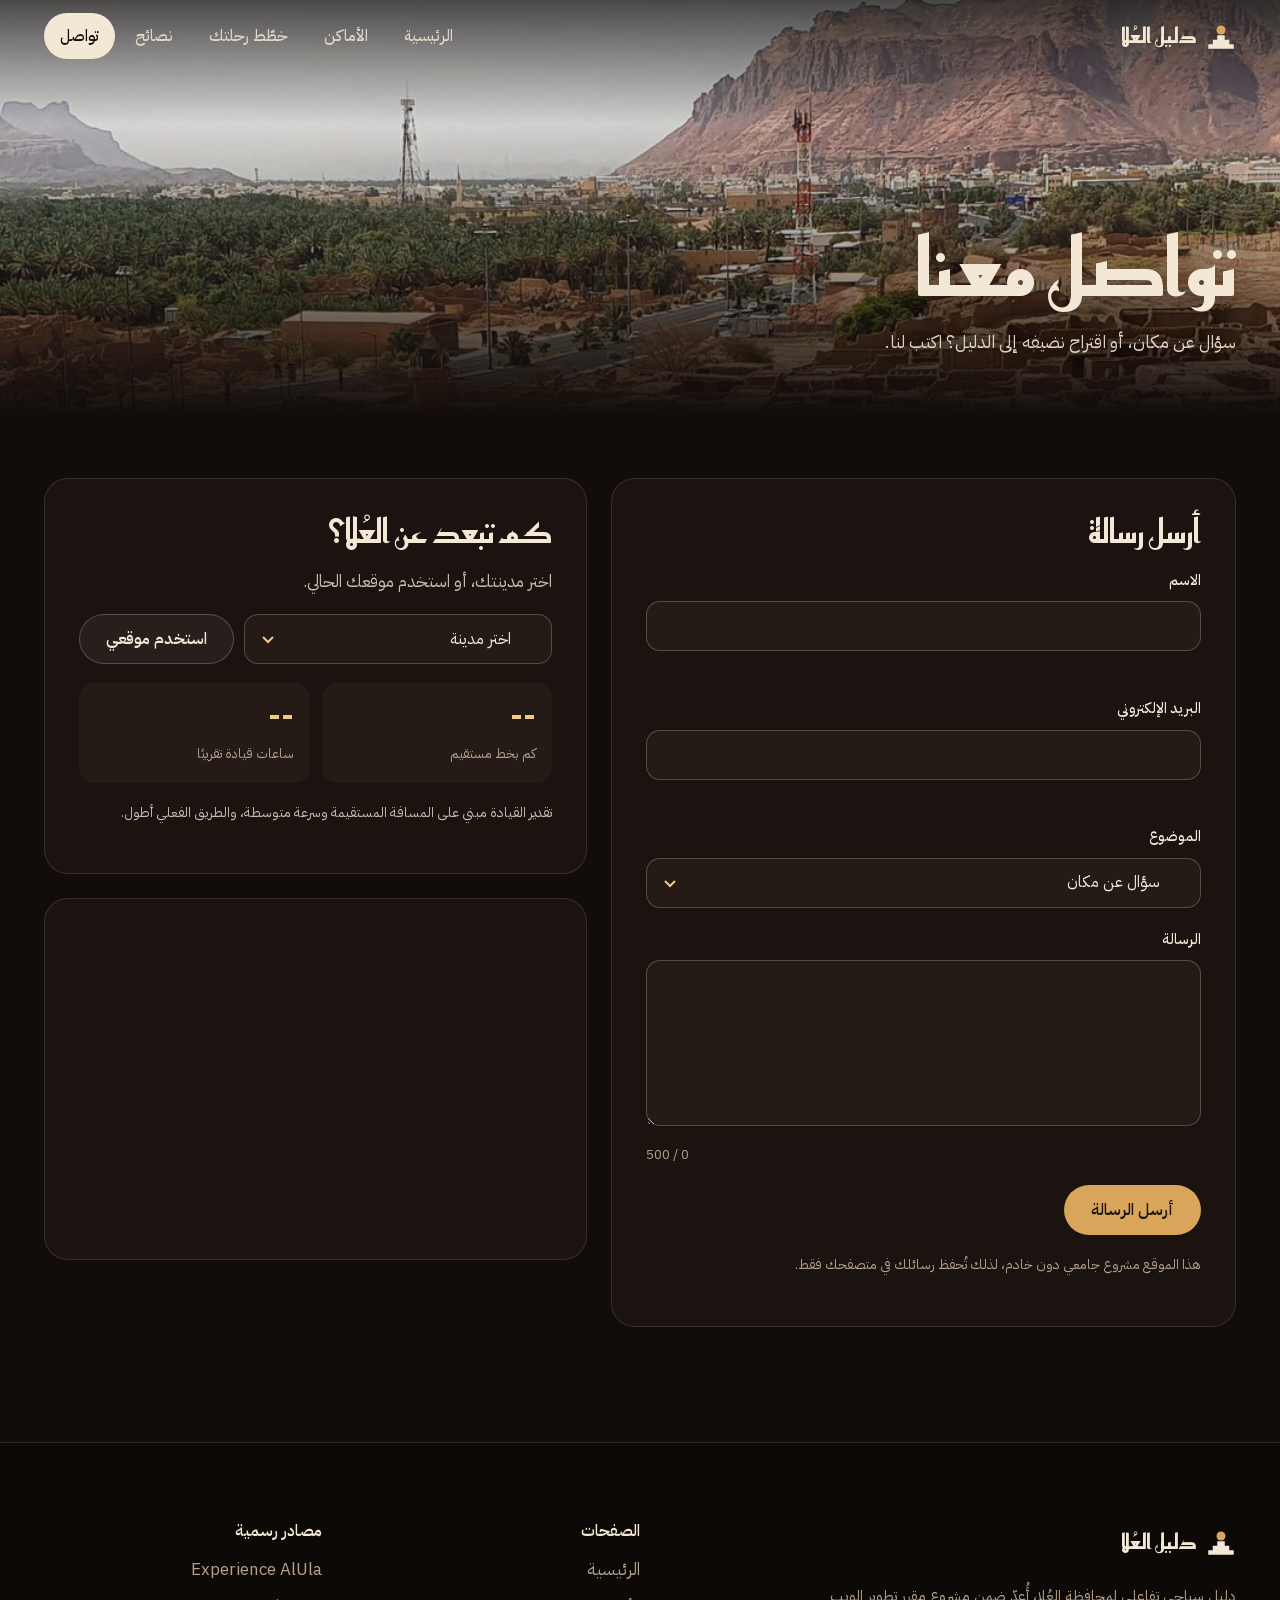
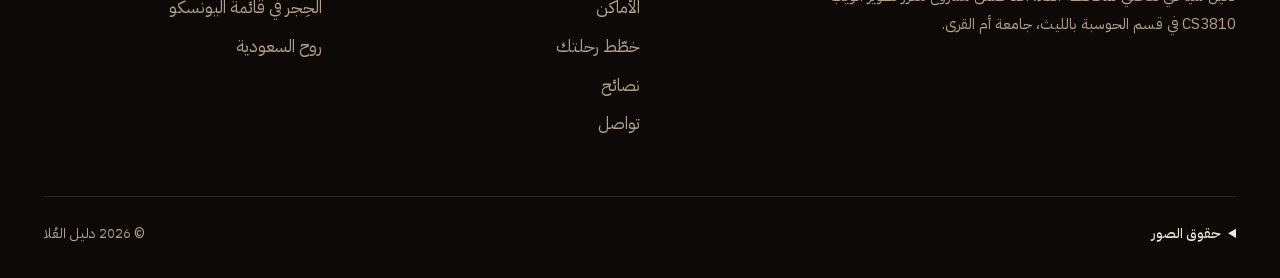
==== commit 6c574478: "Add photos, credits and final design polish" ====
--- a/contact.html
+++ b/contact.html
@@ -149,18 +149,20 @@
       <summary>حقوق الصور</summary>
       <p>جميع الصور من <a href="https://commons.wikimedia.org" target="_blank" rel="noopener">ويكيميديا كومنز</a> برخص حرة، مع حفظ حق كل مصوّر.</p>
       <ul>
-        <li><a href="https://commons.wikimedia.org/wiki/File:Qasr_al-Farid%2C_Hegra_%28Madain_Salih%29%2C_1st_cent._CE%2C_Saudi_Arabia_%2824%29.jpg" target="_blank" rel="noopener">قصر الفريد في الحِجر</a></li>
-        <li><a href="https://commons.wikimedia.org/wiki/File:Qasr_al-Bint%2C_Hegra_%28Madain_Salih%29%2C_Saudi_Arabia%2C_1st_cent._CE_%282%29.jpg" target="_blank" rel="noopener">قصر البنت في الحِجر</a></li>
-        <li><a href="https://commons.wikimedia.org/wiki/File:Elephant_rock%2C_Al-%27Ula.jpg" target="_blank" rel="noopener">جبل الفيل</a></li>
-        <li><a href="https://commons.wikimedia.org/wiki/File:Maraya_Concert_Hall_2024.png" target="_blank" rel="noopener">مرايا</a></li>
-        <li><a href="https://commons.wikimedia.org/wiki/File:Al-Ula_Old_Town_2021.jpg" target="_blank" rel="noopener">البلدة القديمة</a></li>
-        <li><a href="https://commons.wikimedia.org/wiki/File:Ancient_site_of_Dadan_at_al-Ula%2C_1st_millenium_BCE%2C_Saudi_Arabia_11.jpg" target="_blank" rel="noopener">دادان</a></li>
-        <li><a href="https://commons.wikimedia.org/wiki/File:Jabal_Ikmah%2C_ancient_Arabian_rock_art_and_inscription_site%3B_1st_millenium_BCE%3B_al-Ula%2C_Saudi_Arabia_%2833%29.jpg" target="_blank" rel="noopener">جبل عكمة</a></li>
-        <li><a href="https://commons.wikimedia.org/wiki/File:Landscape_at_al-Ula%2C_Saudi_Arabia_%285%29.jpg" target="_blank" rel="noopener">وادي العُلا</a></li>
-        <li><a href="https://commons.wikimedia.org/wiki/File:Jabal_Ithlib_and_the_Siq%2C_Hegra_%28Madain_Salih%29%2C_Saudi_Arabia.jpg" target="_blank" rel="noopener">جبل إثلب في الحِجر</a></li>
-        <li><a href="https://commons.wikimedia.org/wiki/File:Landscape_at_al-Ula%2C_Saudi_Arabia_%283%29.jpg" target="_blank" rel="noopener">طبيعة العُلا</a></li>
-        <li><a href="https://commons.wikimedia.org/wiki/File:Landscape_at_al-Ula_behind_Jabal_Ikmah_where_a_large_group_of_early_Islamic_inscriptions_are_to_be_seeen.jpg" target="_blank" rel="noopener">وادٍ قرب جبل عكمة</a></li>
-        <li><a href="https://commons.wikimedia.org/wiki/File:Al-Ula_Old_Town_2021_Wikivoyage_banner.jpg" target="_blank" rel="noopener">بانوراما البلدة القديمة</a></li>
+        <li><a href="https://commons.wikimedia.org/wiki/File:%22Summer_Untold%22_Campaign_Launched%2C_AlUla_%282024%29.jpg" target="_blank" rel="noopener">قصر الفريد في الحِجر</a>، تصوير وكالة الأنباء السعودية (واس)، <span dir="ltr">CC BY-SA 4.0</span></li>
+        <li><a href="https://commons.wikimedia.org/wiki/File:20141006_143132_resized.jpg" target="_blank" rel="noopener">مقابر الحِجر</a>، تصوير Franksuresh، <span dir="ltr">CC0</span></li>
+        <li><a href="https://commons.wikimedia.org/wiki/File:Elephant_Rock_Al_Ula.jpg" target="_blank" rel="noopener">جبل الفيل</a>، تصوير Lukas31، <span dir="ltr">CC BY-SA 4.0</span></li>
+        <li><a href="https://commons.wikimedia.org/wiki/File:Maraya_Concert_Hall_20260130_5.jpg" target="_blank" rel="noopener">مرايا</a>، تصوير Z thomas، <span dir="ltr">CC BY 4.0</span></li>
+        <li><a href="https://commons.wikimedia.org/wiki/File:Al-Ula_Old_Town_2021.jpg" target="_blank" rel="noopener">البلدة القديمة</a>، تصوير Richard Mortel، <span dir="ltr">CC BY 2.0</span></li>
+        <li><a href="https://commons.wikimedia.org/wiki/File:Ancient_site_of_Dadan_at_al-Ula%2C_1st_millenium_BCE%2C_Saudi_Arabia_1.jpg" target="_blank" rel="noopener">دادان</a>، تصوير Richard Mortel، <span dir="ltr">CC BY 2.0</span></li>
+        <li><a href="https://commons.wikimedia.org/wiki/File:Jabal_Ikmah%2C_ancient_Arabian_rock_art_and_inscription_site%3B_1st_millenium_BCE%3B_al-Ula%2C_Saudi_Arabia_%2819%29.jpg" target="_blank" rel="noopener">جبل عكمة</a>، تصوير Richard Mortel، <span dir="ltr">CC BY 2.0</span></li>
+        <li><a href="https://commons.wikimedia.org/wiki/File:Al_Ula_%286748577917%29.jpg" target="_blank" rel="noopener">إطلالة على واحة العُلا</a>، تصوير Sammy Six، <span dir="ltr">CC BY 2.0</span></li>
+        <li><a href="https://commons.wikimedia.org/wiki/File:%D9%82%D8%B5%D8%B1_%D8%A7%D9%84%D9%81%D8%B1%D9%8A%D8%AF.jpg" target="_blank" rel="noopener">قصر الفريد والأزهار البرية</a>، تصوير وكالة الأنباء السعودية (واس)، <span dir="ltr">CC BY-SA 4.0</span></li>
+        <li><a href="https://commons.wikimedia.org/wiki/File:Al_Ula_%286749309959%29.jpg" target="_blank" rel="noopener">جبال العُلا</a>، تصوير Sammy Six، <span dir="ltr">CC BY 2.0</span></li>
+        <li><a href="https://commons.wikimedia.org/wiki/File:Ancient_site_of_Dadan_at_al-Ula%2C_1st_millenium_BCE%2C_Saudi_Arabia_36.jpg" target="_blank" rel="noopener">واحة العُلا قرب دادان</a>، تصوير Richard Mortel، <span dir="ltr">CC BY 2.0</span></li>
+        <li><a href="https://commons.wikimedia.org/wiki/File:Al-Ula_Old_Town_2021_Wikivoyage_banner.jpg" target="_blank" rel="noopener">بانوراما البلدة القديمة</a>، تصوير Richard Mortel، <span dir="ltr">CC BY 2.0</span></li>
+        <li><a href="https://commons.wikimedia.org/wiki/File:Madain_Saleh_2017_02.jpg" target="_blank" rel="noopener">الحِجر</a>، تصوير Ahmad AlHasanat، <span dir="ltr">CC BY-SA 4.0</span></li>
+        <li><a href="https://commons.wikimedia.org/wiki/File:Elephant_Rock_%286736020449%29.jpg" target="_blank" rel="noopener">جبل الفيل من بعيد</a>، تصوير Sammy Six، <span dir="ltr">CC BY 2.0</span></li>
       </ul>
     </details>
     <p class="copy">© 2026 دليل العُلا</p>
--- a/css/style.css
+++ b/css/style.css
@@ -1201,6 +1201,14 @@
   isolation: isolate;
 }
 
+.page-hero + .band {
+  padding-top: clamp(40px, 5vw, 72px);
+}
+
+.page-hero + .steps-top {
+  padding-top: clamp(64px, 8vw, 112px);
+}
+
 .page-hero-short {
   min-height: clamp(340px, 46vh, 460px);
 }
@@ -1672,8 +1680,8 @@
 
 .stepper output {
   min-width: 1.4ch;
-  font-family: var(--f-display);
-  font-size: 1.5rem;
+  font-size: 1.35rem;
+  font-weight: 600;
   text-align: center;
 }
 
@@ -1705,8 +1713,8 @@
 .summary dd {
   margin: 0;
   color: var(--gold-2);
-  font-family: var(--f-display);
-  font-size: 1.45rem;
+  font-size: 1.35rem;
+  font-weight: 600;
   line-height: 1.4;
   white-space: nowrap;
 }
@@ -2400,8 +2408,7 @@
 .distance-result b {
   display: block;
   color: var(--gold-2);
-  font-family: var(--f-display);
-  font-size: 2.1rem;
+  font-size: 2rem;
   font-weight: 600;
   line-height: 1.3;
   font-variant-numeric: tabular-nums;
@@ -2489,7 +2496,15 @@
   }
 
   .pool-list {
-    grid-template-columns: repeat(auto-fill, minmax(min(100%, 240px), 1fr));
+    grid-auto-flow: column;
+    grid-auto-columns: minmax(220px, 72%);
+    overflow-x: auto;
+    padding-bottom: 8px;
+    scroll-snap-type: x mandatory;
+  }
+
+  .pool-item {
+    scroll-snap-align: start;
   }
 
   .planner-top {
@@ -2605,6 +2620,15 @@
   .map-embed iframe {
     height: 300px;
   }
+
+  .pin-label {
+    font-size: 24px;
+    stroke-width: 7px;
+  }
+
+  .pin-dot {
+    r: 10px;
+  }
 }
 
 @media (prefers-reduced-motion: reduce) {
